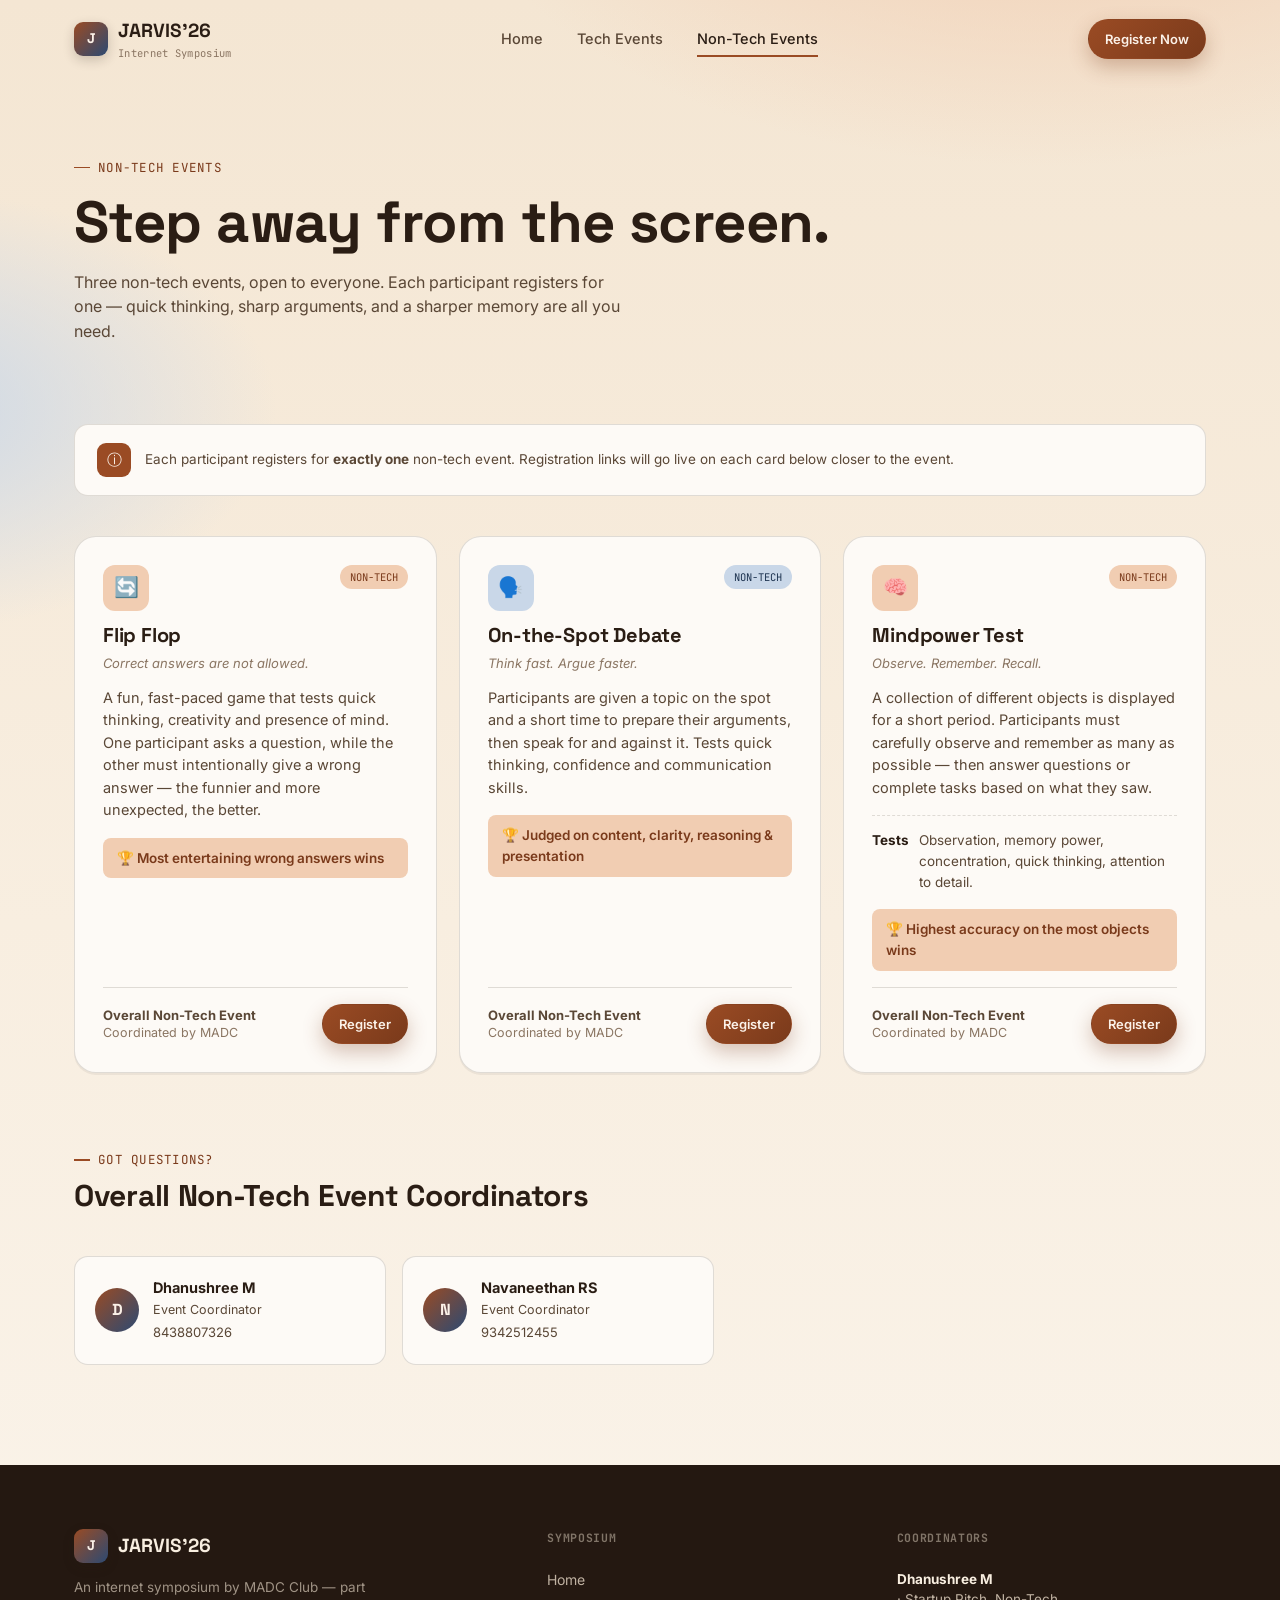
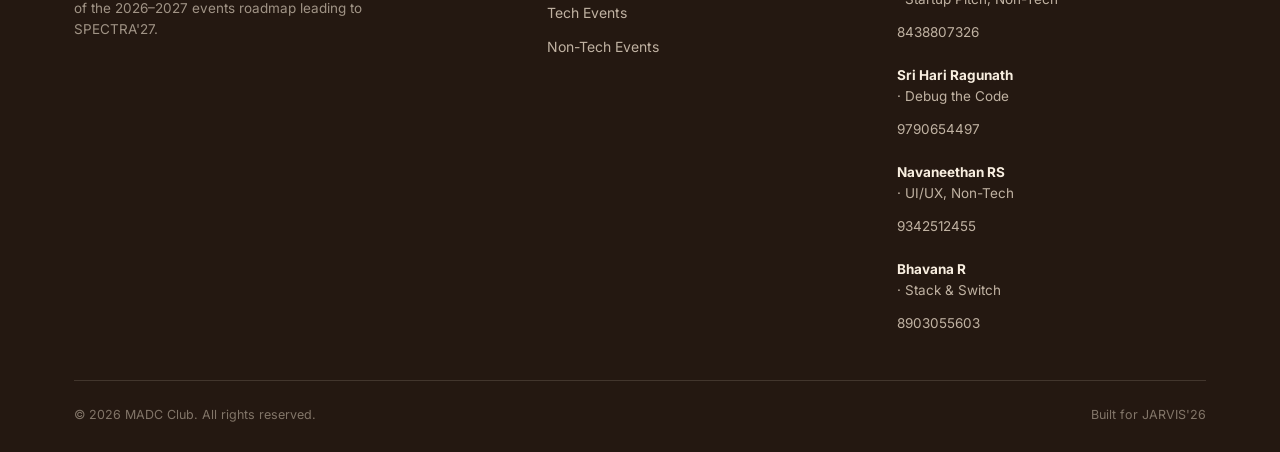
==== non-tech-events.html @ 110a0895 "Fix mobile touch click blocking and route homepage register button to tech events" ====
<!DOCTYPE html>
<html lang="en">
<head>
<meta charset="UTF-8">
<meta name="viewport" content="width=device-width, initial-scale=1.0">
<title>Non-Tech Events — JARVIS'26</title>
<meta name="description" content="JARVIS'26 non-tech events — Flip Flop, On-the-Spot Debate, and Mindpower Test.">
<link rel="stylesheet" href="css/style.css">
</head>
<body>

<!-- ===== NAV ===== -->
<header class="nav">
  <div class="container nav-inner">
    <a href="index.html" class="brand">
      <span class="brand-mark">J</span>
      <span>JARVIS'26<br><small>Internet Symposium</small></span>
    </a>
    <nav class="nav-links">
      <a href="index.html">Home</a>
      <a href="tech-events.html">Tech Events</a>
      <a href="non-tech-events.html" class="active">Non-Tech Events</a>
    </nav>
    <div class="nav-cta">
      <a class="btn btn-primary btn-small" href="tech-events.html">Register Now</a>
    </div>
    <button class="nav-toggle" aria-label="Menu"><span></span><span></span><span></span></button>
  </div>
</header>

<div class="scrim"></div>
<nav class="mobile-panel">
  <a href="index.html">Home</a>
  <a href="tech-events.html">Tech Events</a>
  <a href="non-tech-events.html">Non-Tech Events</a>
  <a class="btn btn-primary btn-block" href="tech-events.html">Register Now</a>
</nav>

<!-- ===== PAGE HERO ===== -->
<section class="page-hero">
  <div class="container">
    <div class="eyebrow">NON-TECH EVENTS</div>
    <h1>Step away from the screen.</h1>
    <p>Three non-tech events, open to everyone. Each participant registers for one — quick thinking, sharp arguments, and a sharper memory are all you need.</p>
  </div>
</section>

<section class="section" style="padding-top:20px;">
  <div class="container">

    <div class="instructions reveal">
      <div class="ico">ⓘ</div>
      <div>Each participant registers for <b>exactly one</b> non-tech event. Registration links will go live on each card below closer to the event.</div>
    </div>

    <div class="event-grid event-grid-3">

      <!-- Flip Flop -->
      <article class="event-card reveal">
        <div class="event-card-top">
          <div class="event-icon">🔄</div>
          <span class="event-tag">NON-TECH</span>
        </div>
        <h3>Flip Flop</h3>
        <p class="event-sub">Correct answers are not allowed.</p>
        <p class="event-desc">A fun, fast-paced game that tests quick thinking, creativity and presence of mind. One participant asks a question, while the other must intentionally give a wrong answer — the funnier and more unexpected, the better.</p>
        <div class="event-prize">🏆 Most entertaining wrong answers wins</div>
        <div class="event-card-foot">
          <div class="coord">
            <b>Overall Non-Tech Event</b>
            <span>Coordinated by MADC</span>
          </div>
          <a class="btn btn-primary btn-small" data-register="FLIP_FLOP" href="https://forms.gle/S6istBdJJywL5u2x8" target="_blank" rel="noopener">Register</a>
        </div>
      </article>

      <!-- On-the-Spot Debate -->
      <article class="event-card navy reveal">
        <div class="event-card-top">
          <div class="event-icon">🗣️</div>
          <span class="event-tag">NON-TECH</span>
        </div>
        <h3>On-the-Spot Debate</h3>
        <p class="event-sub">Think fast. Argue faster.</p>
        <p class="event-desc">Participants are given a topic on the spot and a short time to prepare their arguments, then speak for and against it. Tests quick thinking, confidence and communication skills.</p>
        <div class="event-prize">🏆 Judged on content, clarity, reasoning & presentation</div>
        <div class="event-card-foot">
          <div class="coord">
            <b>Overall Non-Tech Event</b>
            <span>Coordinated by MADC</span>
          </div>
          <a class="btn btn-primary btn-small" data-register="ONTHESPOT_DEBATE" href="https://forms.gle/S6istBdJJywL5u2x8" target="_blank" rel="noopener">Register</a>
        </div>
      </article>

      <!-- Mindpower Test -->
      <article class="event-card reveal">
        <div class="event-card-top">
          <div class="event-icon">🧠</div>
          <span class="event-tag">NON-TECH</span>
        </div>
        <h3>Mindpower Test</h3>
        <p class="event-sub">Observe. Remember. Recall.</p>
        <p class="event-desc">A collection of different objects is displayed for a short period. Participants must carefully observe and remember as many as possible — then answer questions or complete tasks based on what they saw.</p>
        <div class="event-rounds">
          <div class="round-row"><b>Tests</b> Observation, memory power, concentration, quick thinking, attention to detail.</div>
        </div>
        <div class="event-prize">🏆 Highest accuracy on the most objects wins</div>
        <div class="event-card-foot">
          <div class="coord">
            <b>Overall Non-Tech Event</b>
            <span>Coordinated by MADC</span>
          </div>
          <a class="btn btn-primary btn-small" data-register="MINDPOWER_TEST" href="https://forms.gle/S6istBdJJywL5u2x8" target="_blank" rel="noopener">Register</a>
        </div>
      </article>

    </div>

    <div class="section-head reveal" style="margin-top:70px;">
      <div class="eyebrow">GOT QUESTIONS?</div>
      <h2 style="font-size:clamp(24px,3.4vw,30px);">Overall Non-Tech Event Coordinators</h2>
    </div>
    <div class="coord-strip reveal">
      <div class="coord-card">
        <div class="coord-avatar">D</div>
        <div>
          <b>Dhanushree M</b>
          <div style="font-size:12.5px; color:var(--ink-soft);">Event Coordinator</div>
          <a href="tel:8438807326">8438807326</a>
        </div>
      </div>
      <div class="coord-card">
        <div class="coord-avatar">N</div>
        <div>
          <b>Navaneethan RS</b>
          <div style="font-size:12.5px; color:var(--ink-soft);">Event Coordinator</div>
          <a href="tel:9342512455">9342512455</a>
        </div>
      </div>
    </div>

  </div>
</section>

<!-- ===== FOOTER ===== -->
<footer class="footer">
  <div class="container">
    <div class="footer-grid">
      <div class="footer-brand">
        <a href="index.html" class="brand"><span class="brand-mark">J</span><span>JARVIS'26</span></a>
        <p>An internet symposium by MADC Club — part of the 2026–2027 events roadmap leading to SPECTRA'27.</p>
      </div>
      <div class="footer-links">
        <h5>SYMPOSIUM</h5>
        <a href="index.html">Home</a>
        <a href="tech-events.html">Tech Events</a>
        <a href="non-tech-events.html">Non-Tech Events</a>
      </div>
      <div class="footer-contact">
        <h5>COORDINATORS</h5>
        <div><b>Dhanushree M</b> · Startup Pitch, Non-Tech</div>
        <div><a href="tel:8438807326">8438807326</a></div>
        <div style="margin-top:10px;"><b>Sri Hari Ragunath</b> · Debug the Code</div>
        <div><a href="tel:9790654497">9790654497</a></div>
        <div style="margin-top:10px;"><b>Navaneethan RS</b> · UI/UX, Non-Tech</div>
        <div><a href="tel:9342512455">9342512455</a></div>
        <div style="margin-top:10px;"><b>Bhavana R</b> · Stack & Switch</div>
        <div><a href="tel:8903055603">8903055603</a></div>
      </div>
    </div>
    <div class="footer-bottom">
      <span>© 2026 MADC Club. All rights reserved.</span>
      <span>Built for JARVIS'26</span>
    </div>
  </div>
</footer>

<script src="js/register-links.js"></script>
<script src="js/main.js"></script>
</body>
</html>
---- css/style.css ----
/* ============================================================
   JARVIS'26 — Core Stylesheet
   Palette sampled from club reference (warm cream / rust / navy)
   ============================================================ */

@import url('https://fonts.googleapis.com/css2?family=Space+Grotesk:wght@400;500;600;700&family=Inter:wght@400;500;600&family=JetBrains+Mono:wght@400;500&display=swap');

:root{
  /* base palette */
  --cream-1:#f4e6d3;
  --cream-2:#f8eeE0;
  --cream-3:#fbf6ef;
  --card:#fdfaf6;

  --ink:#2a1d14;
  --ink-soft:#5a4736;
  --ink-faint:#8a7562;

  --rust:#9a4b24;
  --rust-deep:#7a3a1b;
  --rust-tint:#f1cdb2;

  --navy:#2c4a73;
  --navy-deep:#1d3350;
  --navy-tint:#c9d7e8;

  --dark-1:#241811;
  --dark-2:#332218;
  --dark-3:#1a1109;

  --line: rgba(42,29,20,.14);
  --line-dark: rgba(244,230,211,.14);

  --shadow-soft: 0 10px 30px rgba(42,29,20,.10);
  --shadow-card: 0 2px 0 rgba(42,29,20,.06);

  --radius-s: 8px;
  --radius-m: 14px;
  --radius-l: 22px;

  --font-display: 'Space Grotesk', 'Inter', sans-serif;
  --font-body: 'Inter', sans-serif;
  --font-mono: 'JetBrains Mono', monospace;
}

*{ box-sizing:border-box; margin:0; padding:0; }
html{ scroll-behavior:smooth; }
html,body{ overflow-x:hidden; }

body{
  background:
    radial-gradient(1100px 600px at 82% -8%, var(--rust-tint) 0%, transparent 55%),
    radial-gradient(900px 500px at -10% 20%, var(--navy-tint) 0%, transparent 45%),
    linear-gradient(180deg, var(--cream-1) 0%, var(--cream-2) 45%, var(--cream-3) 100%);
  color:var(--ink);
  font-family:var(--font-body);
  line-height:1.55;
  min-height:100vh;
}

img{ max-width:100%; display:block; }
a{ color:inherit; text-decoration:none; }
ul{ list-style:none; }
button{ font:inherit; cursor:pointer; }
a, button, .btn{
  -webkit-tap-highlight-color: transparent;
  touch-action: manipulation;
}

.container{
  width:100%;
  max-width:1180px;
  margin:0 auto;
  padding:0 24px;
}

@media (max-width:640px){
  .container{ padding:0 18px; }
}

/* ---------- Typography ---------- */
h1,h2,h3,h4{
  font-family:var(--font-display);
  color:var(--ink);
  line-height:1.08;
  letter-spacing:-0.01em;
}

.eyebrow{
  display:inline-flex;
  align-items:center;
  gap:8px;
  font-family:var(--font-mono);
  font-size:12.5px;
  color:var(--rust-deep);
  letter-spacing:.02em;
}
.eyebrow::before{
  content:"";
  width:16px; height:1.5px;
  background:var(--rust);
  display:inline-block;
}

.section-head{
  max-width:620px;
  margin-bottom:44px;
}
.section-head h2{
  font-size:clamp(28px,4vw,40px);
  margin-top:10px;
}
.section-head p{
  color:var(--ink-soft);
  margin-top:14px;
  font-size:16px;
  max-width:56ch;
}

/* ---------- Buttons ---------- */
.btn{
  display:inline-flex;
  align-items:center;
  justify-content:center;
  gap:8px;
  padding:13px 24px;
  border-radius:999px;
  font-size:14.5px;
  font-weight:600;
  border:1.5px solid transparent;
  transition:transform .18s ease, box-shadow .18s ease, background .18s ease, border-color .18s ease;
  white-space:nowrap;
}
.btn:active{ transform:scale(.97); }

.btn-primary{
  background:linear-gradient(135deg, var(--rust) 0%, var(--rust-deep) 100%);
  color:#fbf1e8;
  box-shadow:0 8px 20px rgba(122,58,27,.30);
}
.btn-primary:hover{ box-shadow:0 10px 26px rgba(122,58,27,.42); transform:translateY(-1px); }

.btn-outline{
  border-color:var(--ink);
  color:var(--ink);
  background:transparent;
}
.btn-outline:hover{ background:var(--ink); color:var(--cream-3); }

.btn-outline-light{
  border-color:rgba(244,230,211,.5);
  color:var(--cream-2);
}
.btn-outline-light:hover{ background:rgba(244,230,211,.12); border-color:var(--cream-2); }

.btn-small{ padding:9px 16px; font-size:13px; }
.btn-block{ width:100%; }

/* ---------- Nav ---------- */
.nav{
  position:fixed;
  top:0; left:0; right:0;
  z-index:100;
  padding:16px 0;
  transition:background .25s ease, box-shadow .25s ease, padding .25s ease, border-color .25s ease;
  border-bottom:1px solid transparent;
}
.nav.scrolled{
  background:rgba(244,230,211,.86);
  backdrop-filter:blur(14px);
  -webkit-backdrop-filter:blur(14px);
  border-color:var(--line);
  padding:12px 0;
  box-shadow:0 6px 24px rgba(42,29,20,.06);
}
.nav-inner{
  display:flex;
  align-items:center;
  justify-content:space-between;
}
.brand{
  display:flex;
  align-items:center;
  gap:10px;
  font-family:var(--font-display);
  font-weight:700;
  font-size:19px;
  color:var(--ink);
}
.brand-mark{
  width:34px; height:34px;
  border-radius:9px;
  background:linear-gradient(135deg, var(--rust) 0%, var(--navy) 100%);
  display:flex; align-items:center; justify-content:center;
  color:#fbf1e8;
  font-size:14px;
  font-weight:700;
  box-shadow:0 4px 12px rgba(42,29,20,.2);
}
.brand small{
  display:block;
  font-family:var(--font-mono);
  font-weight:400;
  font-size:10.5px;
  color:var(--ink-faint);
  letter-spacing:.03em;
}

.nav-links{
  display:flex;
  align-items:center;
  gap:34px;
}
.nav-links a{
  font-size:14.5px;
  font-weight:500;
  color:var(--ink-soft);
  position:relative;
  padding:4px 0;
}
.nav-links a::after{
  content:"";
  position:absolute; left:0; right:0; bottom:-3px;
  height:2px; background:var(--rust);
  transform:scaleX(0);
  transform-origin:left;
  transition:transform .2s ease;
}
.nav-links a:hover,
.nav-links a.active{ color:var(--ink); }
.nav-links a.active::after,
.nav-links a:hover::after{ transform:scaleX(1); }

.nav-cta{ display:flex; align-items:center; gap:16px; }

.nav-toggle{
  display:none;
  width:38px; height:38px;
  border-radius:9px;
  border:1.5px solid var(--line);
  background:var(--cream-3);
  align-items:center;
  justify-content:center;
  flex-direction:column;
  gap:4px;
}
.nav-toggle span{
  width:18px; height:1.6px;
  background:var(--ink);
  transition:transform .25s ease, opacity .25s ease;
}
.nav-toggle.open span:nth-child(1){ transform:translateY(5.6px) rotate(45deg); }
.nav-toggle.open span:nth-child(2){ opacity:0; }
.nav-toggle.open span:nth-child(3){ transform:translateY(-5.6px) rotate(-45deg); }

.mobile-panel{
  position:fixed;
  top:0; right:0;
  height:100vh;
  width:min(320px,84vw);
  background:var(--dark-1);
  z-index:99;
  padding:100px 28px 40px;
  transform:translateX(100%);
  transition:transform .35s cubic-bezier(.2,.8,.2,1), visibility .35s;
  box-shadow:-20px 0 60px rgba(0,0,0,.3);
  visibility:hidden;
  pointer-events:none;
}
.mobile-panel.open{
  transform:translateX(0);
  visibility:visible;
  pointer-events:auto;
}
.mobile-panel a{
  display:block;
  color:var(--cream-2);
  font-family:var(--font-display);
  font-size:22px;
  padding:14px 0;
  border-bottom:1px solid var(--line-dark);
}
.mobile-panel .btn{ margin-top:26px; }
.scrim{
  position:fixed; inset:0;
  background:rgba(26,17,9,.5);
  z-index:98;
  opacity:0;
  visibility:hidden;
  pointer-events:none;
  transition:opacity .3s ease, visibility .3s ease;
}
.scrim.open{
  opacity:1;
  visibility:visible;
  pointer-events:auto;
}

@media (max-width:900px){
  .nav-links{ display:none; }
  .nav-cta .btn{ display:none; }
  .nav-toggle{ display:flex; }
  .mobile-panel{ display:block; }
}

/* ---------- Hero ---------- */
.hero{
  position:relative;
  padding:150px 0 90px;
  overflow:hidden;
}
.hero-grid{
  display:grid;
  grid-template-columns:1.05fr .95fr;
  gap:20px;
  align-items:center;
}
@media (max-width:960px){
  .hero-grid{ grid-template-columns:1fr; }
}

.hero-copy h1{
  font-size:clamp(46px,7.4vw,84px);
  font-weight:700;
  margin-top:18px;
}
.hero-copy h1 .accent{
  background:linear-gradient(120deg, var(--rust) 10%, var(--navy) 90%);
  -webkit-background-clip:text;
  background-clip:text;
  color:transparent;
}
.hero-org{
  font-size:13px;
  font-weight:600;
  color:var(--ink-soft);
  margin-top:6px;
}
.hero-tag{
  margin-top:18px;
  font-size:17px;
  color:var(--ink-soft);
  max-width:46ch;
}
.hero-meta{
  display:flex;
  flex-wrap:wrap;
  gap:22px;
  margin-top:26px;
  font-size:13.5px;
  color:var(--ink-soft);
}
.hero-meta span{ display:flex; align-items:center; gap:7px; }
.hero-meta b{ color:var(--ink); font-weight:600; }
.dot{ width:5px; height:5px; border-radius:50%; background:var(--rust); }

.hero-actions{
  display:flex;
  gap:14px;
  margin-top:34px;
  flex-wrap:wrap;
}

/* countdown */
.countdown{
  display:flex;
  gap:12px;
  margin-top:40px;
}
.countdown-cell{
  background:var(--card);
  border:1px solid var(--line);
  border-radius:var(--radius-m);
  padding:14px 8px;
  width:76px;
  text-align:center;
  box-shadow:var(--shadow-card);
}
.countdown-cell strong{
  display:block;
  font-family:var(--font-display);
  font-size:28px;
  font-weight:700;
  font-variant-numeric:tabular-nums;
  color:var(--rust-deep);
}
.countdown-cell span{
  display:block;
  font-family:var(--font-mono);
  font-size:10px;
  letter-spacing:.05em;
  color:var(--ink-faint);
  margin-top:4px;
}
.countdown-live{
  display:inline-flex; align-items:center; gap:6px;
  font-family:var(--font-mono);
  font-size:11px;
  color:var(--ink-faint);
  margin-top:10px;
}
.pulse{
  width:6px; height:6px; border-radius:50%;
  background:#3fae5c;
  box-shadow:0 0 0 0 rgba(63,174,92,.6);
  animation:pulse 1.8s infinite;
}
@keyframes pulse{
  0%{ box-shadow:0 0 0 0 rgba(63,174,92,.55); }
  70%{ box-shadow:0 0 0 8px rgba(63,174,92,0); }
  100%{ box-shadow:0 0 0 0 rgba(63,174,92,0); }
}

/* hero 3d stage */
.hero-stage{
  position:relative;
  height:520px;
  border-radius:28px;
  overflow:hidden;
}
#hero-canvas{
  width:100%; height:100%; display:block;
  touch-action:pan-y;
}
.stage-hint{
  position:absolute;
  bottom:16px; left:50%;
  transform:translateX(-50%);
  font-family:var(--font-mono);
  font-size:10.5px;
  color:var(--ink-faint);
  letter-spacing:.04em;
  opacity:.7;
  pointer-events:none;
}
@media (max-width:960px){
  .hero-stage{ height:380px; order:-1; }
}
@media (max-width:480px){
  .hero-stage{ height:320px; }
}

/* ---------- Sections ---------- */
.section{ padding:100px 0; position:relative; }
.section-tight{ padding:70px 0; }

.section-dark{
  background:linear-gradient(180deg, var(--dark-1) 0%, var(--dark-2) 100%);
  color:var(--cream-2);
}
.section-dark .eyebrow{ color:var(--rust-tint); }
.section-dark .eyebrow::before{ background:var(--rust-tint); }
.section-dark h2{ color:var(--cream-2); }
.section-dark .section-head p{ color:rgba(244,230,211,.68); }

/* about / feature grid */
.feature-grid{
  display:grid;
  grid-template-columns:repeat(3,1fr);
  gap:16px;
}
@media (max-width:800px){ .feature-grid{ grid-template-columns:repeat(2,1fr); } }
@media (max-width:520px){ .feature-grid{ grid-template-columns:1fr; } }

.feature{
  background:var(--card);
  border:1px solid var(--line);
  border-radius:var(--radius-m);
  padding:26px 22px;
  box-shadow:var(--shadow-card);
}
.feature-icon{
  width:42px; height:42px;
  border-radius:10px;
  display:flex; align-items:center; justify-content:center;
  background:var(--rust-tint);
  color:var(--rust-deep);
  margin-bottom:16px;
  font-size:18px;
}
.feature:nth-child(3n+2) .feature-icon{ background:var(--navy-tint); color:var(--navy-deep); }
.feature h4{ font-size:16.5px; margin-bottom:6px; }
.feature p{ font-size:14px; color:var(--ink-soft); }

/* stat strip */
.stat-strip{
  display:grid;
  grid-template-columns:repeat(4,1fr);
  border-radius:var(--radius-l);
  overflow:hidden;
  margin-top:20px;
}
.stat-strip div{
  padding:30px 18px;
  text-align:center;
}
.stat-strip strong{
  display:block;
  font-family:var(--font-display);
  font-size:clamp(26px,4vw,36px);
  color:#fbf1e8;
}
.stat-strip span{
  display:block;
  font-size:11.5px;
  font-family:var(--font-mono);
  letter-spacing:.05em;
  color:rgba(251,241,232,.75);
  margin-top:6px;
}
.stat-strip div:nth-child(1){ background:linear-gradient(135deg,var(--rust),var(--rust-deep)); }
.stat-strip div:nth-child(2){ background:linear-gradient(135deg,#b0603a,#8a4526); }
.stat-strip div:nth-child(3){ background:linear-gradient(135deg,#3a5a84,var(--navy)); }
.stat-strip div:nth-child(4){ background:linear-gradient(135deg,var(--navy-deep),#152537); }
@media (max-width:640px){ .stat-strip{ grid-template-columns:repeat(2,1fr); } }

/* roadmap section & native HTML timeline */
.roadmap-timeline {
  position: relative;
  max-width: 900px;
  margin: 40px auto 0;
  padding: 20px 0;
}

/* Vertical central timeline line */
.roadmap-timeline::before {
  content: "";
  position: absolute;
  top: 0;
  bottom: 0;
  left: 50%;
  width: 2px;
  margin-left: -1px;
  background: linear-gradient(180deg, var(--rust-tint) 0%, var(--navy-tint) 50%, var(--rust) 100%);
  z-index: 1;
}

.timeline-item {
  position: relative;
  margin-bottom: 40px;
  width: 50%;
  z-index: 2;
}

.timeline-item:nth-child(odd) {
  left: 0;
  padding-right: 36px;
}

.timeline-item:nth-child(even) {
  left: 50%;
  padding-left: 36px;
}

/* Numbered step node badge on central line */
.timeline-badge {
  position: absolute;
  top: 20px;
  width: 36px;
  height: 36px;
  border-radius: 50%;
  background: var(--dark-1);
  border: 2px solid var(--rust-tint);
  color: var(--rust-tint);
  font-family: var(--font-mono);
  font-weight: 700;
  font-size: 13px;
  display: flex;
  align-items: center;
  justify-content: center;
  box-shadow: 0 0 12px rgba(217, 137, 90, 0.25);
  z-index: 3;
}

.timeline-item:nth-child(odd) .timeline-badge {
  right: -18px;
}

.timeline-item:nth-child(even) .timeline-badge {
  left: -18px;
}

.timeline-item.theme-navy .timeline-badge {
  border-color: var(--navy-tint);
  color: var(--navy-tint);
  box-shadow: 0 0 12px rgba(111, 147, 191, 0.25);
}

.timeline-item.theme-flagship .timeline-badge {
  border-color: #ef4444;
  color: #ef4444;
  box-shadow: 0 0 14px rgba(239, 68, 68, 0.35);
}

/* Card layout matching site cards */
.timeline-card {
  background: rgba(42, 29, 20, 0.65);
  border: 1px solid var(--line-dark);
  border-radius: var(--radius-m);
  padding: 22px 24px;
  color: var(--cream-2);
  backdrop-filter: blur(8px);
  transition: transform 0.3s ease, border-color 0.3s ease, box-shadow 0.3s ease;
  box-shadow: 0 4px 20px rgba(0, 0, 0, 0.25);
}

.timeline-card:hover {
  transform: translateY(-3px);
  border-color: rgba(244, 230, 211, 0.3);
  box-shadow: 0 8px 25px rgba(0, 0, 0, 0.35);
}

.timeline-item.theme-navy .timeline-card {
  background: rgba(29, 51, 80, 0.45);
  border-color: rgba(111, 147, 191, 0.25);
}
.timeline-item.theme-navy .timeline-card:hover {
  border-color: rgba(111, 147, 191, 0.45);
}

.timeline-item.theme-flagship .timeline-card {
  background: linear-gradient(135deg, rgba(122, 58, 27, 0.6), rgba(36, 24, 17, 0.8));
  border: 1.5px solid var(--rust);
  box-shadow: 0 4px 25px rgba(154, 75, 36, 0.2);
}
.timeline-item.theme-flagship .timeline-card:hover {
  border-color: var(--rust-tint);
  box-shadow: 0 8px 30px rgba(154, 75, 36, 0.35);
}

/* Card Header */
.timeline-top {
  display: flex;
  justify-content: space-between;
  align-items: center;
  gap: 8px;
  margin-bottom: 10px;
  flex-wrap: wrap;
}

.timeline-tag {
  font-family: var(--font-mono);
  font-size: 10px;
  font-weight: 700;
  letter-spacing: 0.06em;
  padding: 3px 9px;
  border-radius: 999px;
  background: rgba(217, 137, 90, 0.2);
  color: var(--rust-tint);
  border: 1px solid rgba(217, 137, 90, 0.35);
  text-transform: uppercase;
}

.theme-navy .timeline-tag {
  background: rgba(111, 147, 191, 0.2);
  color: var(--navy-tint);
  border-color: rgba(111, 147, 191, 0.35);
}

.theme-flagship .timeline-tag {
  background: var(--rust);
  color: #fbf1e8;
  border-color: var(--rust-tint);
}

.timeline-date {
  font-family: var(--font-mono);
  font-size: 11px;
  color: rgba(244, 230, 211, 0.65);
  display: flex;
  align-items: center;
  gap: 5px;
}

.timeline-card h3 {
  font-size: 19px;
  color: var(--cream-1);
  margin-bottom: 3px;
}

.timeline-sub {
  font-family: var(--font-mono);
  font-size: 11.5px;
  color: var(--rust-tint);
  margin-bottom: 10px;
}
.theme-navy .timeline-sub { color: var(--navy-tint); }
.theme-flagship .timeline-sub { color: #fbf1e8; }

.timeline-desc {
  font-size: 13.5px;
  line-height: 1.5;
  color: rgba(244, 230, 211, 0.8);
  margin-bottom: 12px;
}

.timeline-bullets {
  background: rgba(0, 0, 0, 0.25);
  border-radius: 8px;
  padding: 12px 14px;
  margin-bottom: 12px;
  border-left: 3px solid var(--rust);
}
.timeline-bullets li {
  font-size: 12.5px;
  color: var(--cream-2);
  margin-bottom: 5px;
  display: flex;
  align-items: center;
  gap: 8px;
}
.timeline-bullets li:last-child { margin-bottom: 0; }
.timeline-bullets li::before {
  content: "✦";
  font-size: 10px;
  color: var(--rust-tint);
}

.timeline-foot {
  display: flex;
  justify-content: space-between;
  align-items: center;
  border-top: 1px solid var(--line-dark);
  padding-top: 10px;
  margin-top: 8px;
  font-family: var(--font-mono);
  font-size: 11px;
  color: rgba(244, 230, 211, 0.5);
}
.timeline-status {
  color: var(--rust-tint);
  font-weight: 500;
}
.theme-navy .timeline-status { color: var(--navy-tint); }
.theme-flagship .timeline-status { color: #fbf1e8; }

/* Responsive adjustments for roadmap timeline */
@media (max-width: 768px) {
  .roadmap-timeline::before {
    left: 18px;
  }
  .timeline-item {
    width: 100%;
    padding-left: 50px !important;
    padding-right: 0 !important;
    left: 0 !important;
  }
  .timeline-badge {
    left: 0 !important;
    right: auto !important;
  }
}



/* ---------- Event cards (tech / non-tech pages) ---------- */
.page-hero{
  padding:150px 0 60px;
  position:relative;
}
.page-hero h1{ font-size:clamp(38px,6vw,58px); margin-top:14px; }
.page-hero p{ color:var(--ink-soft); max-width:56ch; margin-top:16px; font-size:16px; }

.slot-block{ margin-bottom:64px; }
.slot-head{
  display:flex;
  align-items:baseline;
  gap:14px;
  margin-bottom:26px;
  flex-wrap:wrap;
}
.slot-head h2{ font-size:clamp(22px,3vw,28px); }
.slot-badge{
  font-family:var(--font-mono);
  font-size:11.5px;
  padding:5px 12px;
  border-radius:999px;
  background:var(--rust);
  color:#fbf1e8;
  letter-spacing:.03em;
}
.slot-head p{ font-size:13.5px; color:var(--ink-faint); width:100%; }

.event-grid{
  display:grid;
  grid-template-columns:repeat(2,1fr);
  gap:22px;
}
@media (max-width:820px){ .event-grid{ grid-template-columns:1fr; } }

.event-grid-3{ grid-template-columns:repeat(3,1fr); }
@media (max-width:980px){ .event-grid-3{ grid-template-columns:1fr; } }

.event-card{
  background:var(--card);
  border:1px solid var(--line);
  border-radius:var(--radius-l);
  padding:28px;
  box-shadow:var(--shadow-card);
  display:flex;
  flex-direction:column;
  transition:transform .2s ease, box-shadow .2s ease;
}
.event-card:hover{ transform:translateY(-3px); box-shadow:var(--shadow-soft); }

.event-card-top{
  display:flex;
  align-items:flex-start;
  justify-content:space-between;
  gap:12px;
  margin-bottom:14px;
}
.event-icon{
  width:46px; height:46px;
  border-radius:12px;
  display:flex; align-items:center; justify-content:center;
  font-size:20px;
  flex-shrink:0;
  background:var(--rust-tint);
}
.event-card.navy .event-icon{ background:var(--navy-tint); }
.event-tag{
  font-family:var(--font-mono);
  font-size:10.5px;
  color:var(--rust-deep);
  background:var(--rust-tint);
  padding:4px 10px;
  border-radius:999px;
  white-space:nowrap;
}
.event-card.navy .event-tag{ color:var(--navy-deep); background:var(--navy-tint); }

.event-card h3{ font-size:20px; margin-bottom:6px; }
.event-sub{
  font-size:13px;
  color:var(--ink-faint);
  font-style:italic;
  margin-bottom:14px;
}
.event-desc{
  font-size:14.5px;
  color:var(--ink-soft);
  margin-bottom:16px;
}
.event-rounds{
  border-top:1px dashed var(--line);
  padding-top:14px;
  margin-bottom:16px;
  display:flex;
  flex-direction:column;
  gap:10px;
}
.round-row{
  display:flex;
  gap:10px;
  font-size:13.5px;
  color:var(--ink-soft);
}
.round-row b{
  color:var(--ink);
  flex-shrink:0;
}
.event-prize{
  display:flex;
  align-items:center;
  gap:8px;
  font-size:13.5px;
  font-weight:600;
  color:var(--rust-deep);
  background:var(--rust-tint);
  padding:10px 14px;
  border-radius:var(--radius-s);
  margin-bottom:16px;
}
.event-note{
  font-size:12.5px;
  color:var(--ink-faint);
  margin-bottom:16px;
}
.event-card-foot{
  margin-top:auto;
  padding-top:16px;
  border-top:1px solid var(--line);
  display:flex;
  align-items:center;
  justify-content:space-between;
  gap:14px;
  flex-wrap:wrap;
}
.event-card-foot .btn{
  position:relative;
  z-index:2;
}
.coord{
  font-size:12.5px;
  color:var(--ink-faint);
  line-height:1.4;
}
.coord b{ display:block; color:var(--ink-soft); font-size:13px; }
.coord a{ color:var(--rust-deep); font-weight:600; }

/* coordinator strip on non-tech / tech pages */
.coord-strip{
  display:grid;
  grid-template-columns:repeat(2,1fr);
  gap:16px;
  max-width:640px;
}
@media (max-width:560px){ .coord-strip{ grid-template-columns:1fr; } }
.coord-card{
  background:var(--card);
  border:1px solid var(--line);
  border-radius:var(--radius-m);
  padding:20px;
  display:flex;
  align-items:center;
  gap:14px;
}
.coord-avatar{
  width:44px; height:44px;
  border-radius:50%;
  background:linear-gradient(135deg,var(--rust),var(--navy));
  display:flex; align-items:center; justify-content:center;
  color:#fbf1e8;
  font-family:var(--font-display);
  font-weight:700;
  flex-shrink:0;
}
.coord-card b{ display:block; font-size:14.5px; }
.coord-card a{ font-size:13px; color:var(--ink-soft); }

.instructions{
  display:flex;
  align-items:center;
  gap:14px;
  background:var(--card);
  border:1px solid var(--line);
  border-radius:var(--radius-m);
  padding:18px 22px;
  margin-bottom:40px;
  font-size:13.5px;
  color:var(--ink-soft);
}
.instructions .ico{
  width:34px; height:34px;
  border-radius:9px;
  background:var(--rust);
  color:#fbf1e8;
  display:flex; align-items:center; justify-content:center;
  flex-shrink:0;
  font-size:15px;
}

/* ---------- Footer ---------- */
.footer{
  background:var(--dark-1);
  color:rgba(244,230,211,.75);
  padding:64px 0 28px;
}
.footer-grid{
  display:grid;
  grid-template-columns:1.4fr 1fr 1fr;
  gap:40px;
  padding-bottom:40px;
  border-bottom:1px solid var(--line-dark);
}
@media (max-width:760px){
  .footer-grid{ grid-template-columns:1fr; gap:32px; }
}
.footer-brand .brand{ color:var(--cream-2); }
.footer-brand p{ font-size:13.5px; margin-top:14px; max-width:34ch; color:rgba(244,230,211,.6); }
.footer h5{
  font-family:var(--font-mono);
  font-size:11.5px;
  letter-spacing:.06em;
  color:rgba(244,230,211,.45);
  margin-bottom:16px;
}
.footer-links a{
  display:block;
  font-size:14px;
  padding:6px 0;
  color:rgba(244,230,211,.75);
}
.footer-links a:hover{ color:var(--cream-2); }
.footer-contact div{ font-size:13.5px; padding:6px 0; }
.footer-contact b{ color:var(--cream-2); display:block; font-size:13.5px; }
.footer-bottom{
  display:flex;
  justify-content:space-between;
  align-items:center;
  padding-top:24px;
  font-size:12.5px;
  color:rgba(244,230,211,.45);
  flex-wrap:wrap;
  gap:10px;
}

/* ---------- misc ---------- */
.reveal{
  opacity:0;
  transform:translateY(18px);
  transition:opacity .7s ease, transform .7s ease;
}
.reveal.in{ opacity:1; transform:translateY(0); }

@media (prefers-reduced-motion: reduce){
  html{ scroll-behavior:auto; }
  .reveal{ opacity:1; transform:none; transition:none; }
  .pulse{ animation:none; }
}

::selection{ background:var(--rust); color:#fbf1e8; }

:focus-visible{
  outline:2px solid var(--navy);
  outline-offset:3px;
}
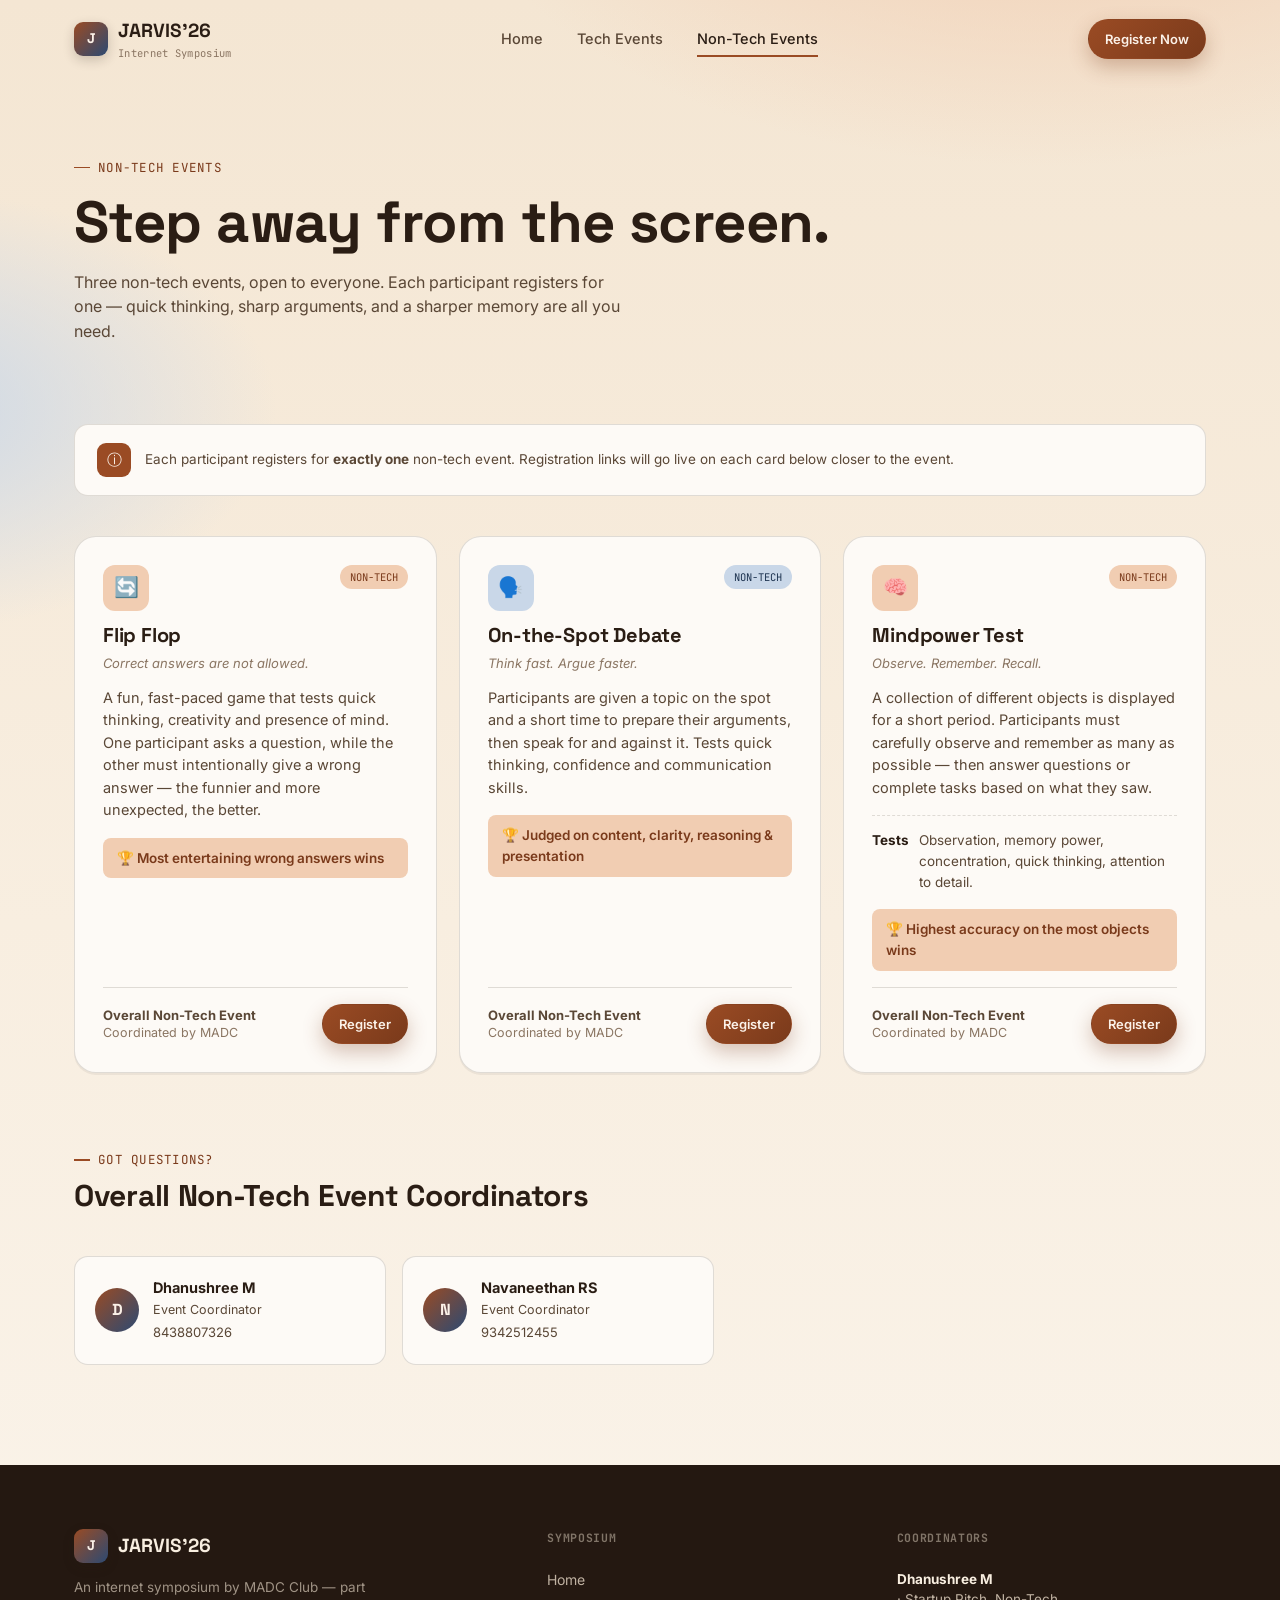
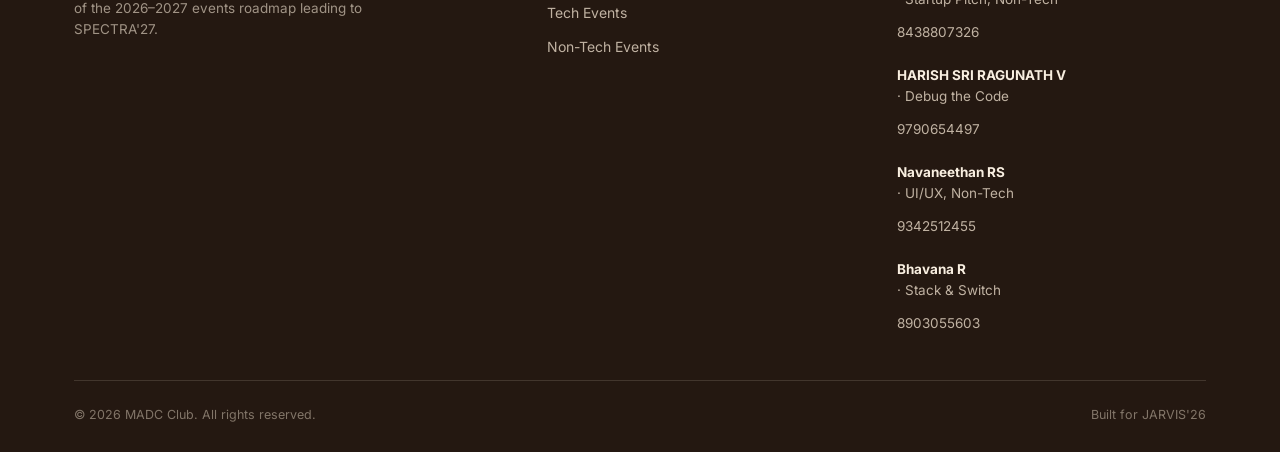
==== commit 4e50c19d: "Add slot timings (Slot 1: 8:50-10:25, Slot 2: 10:45-12:25) and update coordinator to HARISH SRI RAGU" ====
--- a/non-tech-events.html
+++ b/non-tech-events.html
@@ -161,7 +161,7 @@
         <h5>COORDINATORS</h5>
         <div><b>Dhanushree M</b> · Startup Pitch, Non-Tech</div>
         <div><a href="tel:8438807326">8438807326</a></div>
-        <div style="margin-top:10px;"><b>Sri Hari Ragunath</b> · Debug the Code</div>
+        <div style="margin-top:10px;"><b>HARISH SRI RAGUNATH V</b> · Debug the Code</div>
         <div><a href="tel:9790654497">9790654497</a></div>
         <div style="margin-top:10px;"><b>Navaneethan RS</b> · UI/UX, Non-Tech</div>
         <div><a href="tel:9342512455">9342512455</a></div>
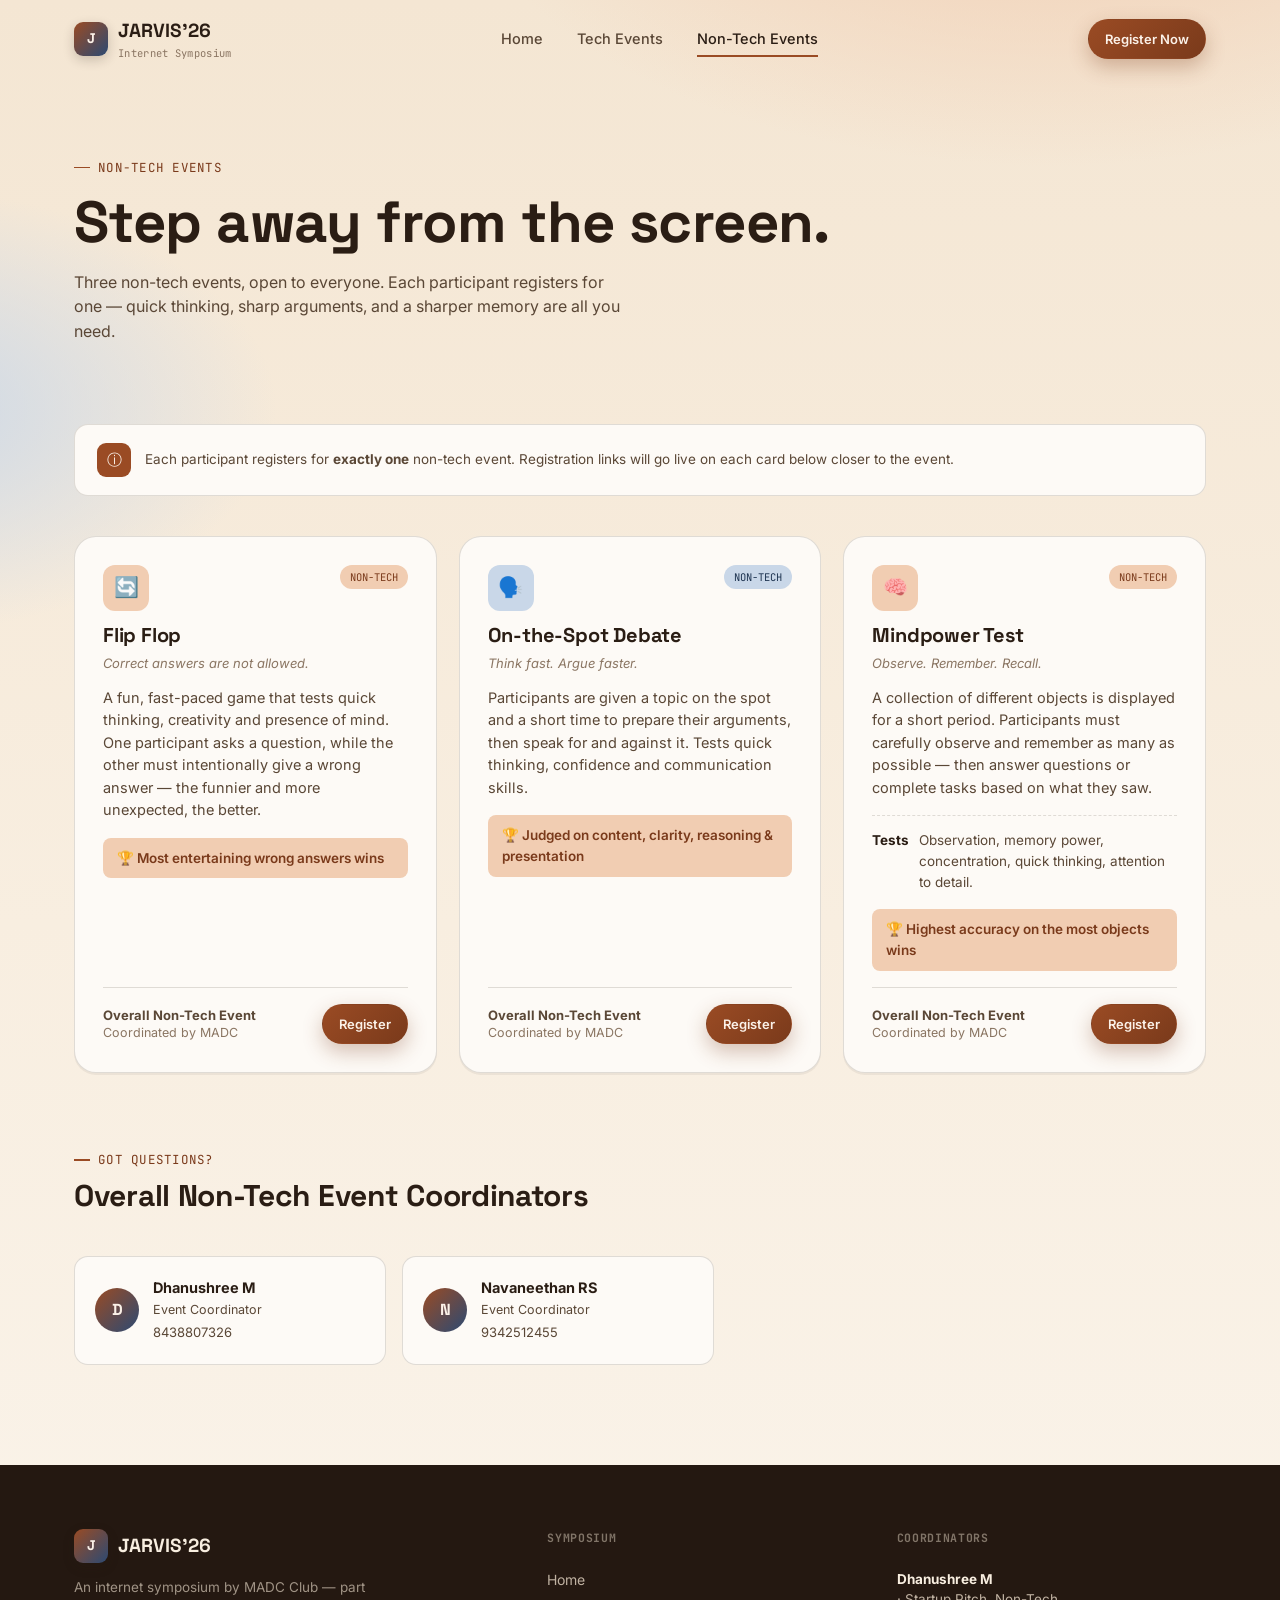
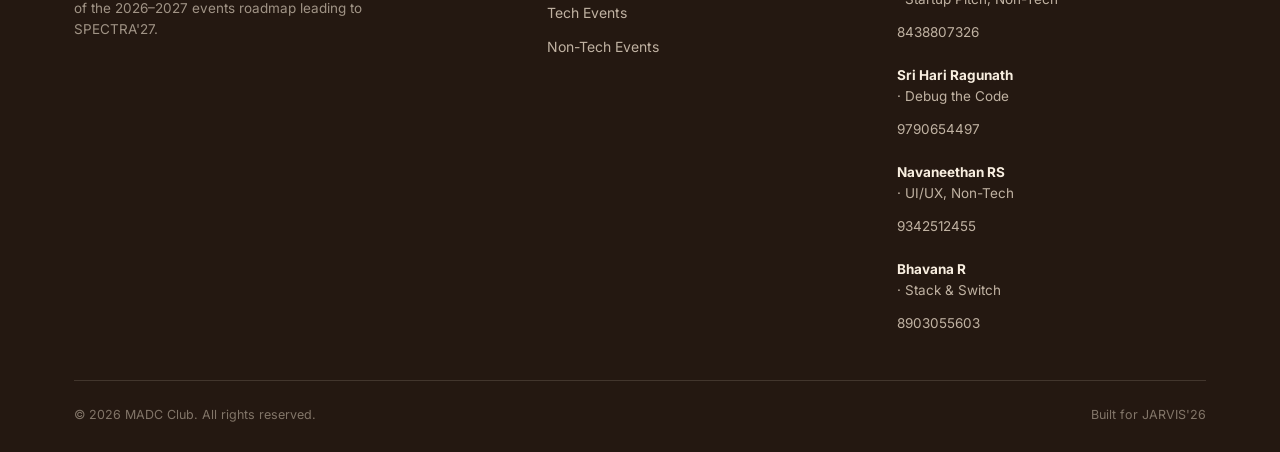
==== commit 0b3f7379: "Update JARVIS'26 site with MADC Club branding, HTML roadmap timeline, updated coordinators, and regi" ====
--- a/non-tech-events.html
+++ b/non-tech-events.html
@@ -22,7 +22,7 @@
       <a href="non-tech-events.html" class="active">Non-Tech Events</a>
     </nav>
     <div class="nav-cta">
-      <a class="btn btn-primary btn-small" href="tech-events.html">Register Now</a>
+      <a class="btn btn-primary btn-small" data-register="GENERAL" href="#">Register Now</a>
     </div>
     <button class="nav-toggle" aria-label="Menu"><span></span><span></span><span></span></button>
   </div>
@@ -33,7 +33,7 @@
   <a href="index.html">Home</a>
   <a href="tech-events.html">Tech Events</a>
   <a href="non-tech-events.html">Non-Tech Events</a>
-  <a class="btn btn-primary btn-block" href="tech-events.html">Register Now</a>
+  <a class="btn btn-primary btn-block" data-register="GENERAL" href="#">Register Now</a>
 </nav>
 
 <!-- ===== PAGE HERO ===== -->
@@ -70,7 +70,7 @@
             <b>Overall Non-Tech Event</b>
             <span>Coordinated by MADC</span>
           </div>
-          <a class="btn btn-primary btn-small" data-register="FLIP_FLOP" href="https://forms.gle/S6istBdJJywL5u2x8" target="_blank" rel="noopener">Register</a>
+          <a class="btn btn-primary btn-small" data-register="FLIP_FLOP" href="#">Register</a>
         </div>
       </article>
 
@@ -89,7 +89,7 @@
             <b>Overall Non-Tech Event</b>
             <span>Coordinated by MADC</span>
           </div>
-          <a class="btn btn-primary btn-small" data-register="ONTHESPOT_DEBATE" href="https://forms.gle/S6istBdJJywL5u2x8" target="_blank" rel="noopener">Register</a>
+          <a class="btn btn-primary btn-small" data-register="ONTHESPOT_DEBATE" href="#">Register</a>
         </div>
       </article>
 
@@ -111,7 +111,7 @@
             <b>Overall Non-Tech Event</b>
             <span>Coordinated by MADC</span>
           </div>
-          <a class="btn btn-primary btn-small" data-register="MINDPOWER_TEST" href="https://forms.gle/S6istBdJJywL5u2x8" target="_blank" rel="noopener">Register</a>
+          <a class="btn btn-primary btn-small" data-register="MINDPOWER_TEST" href="#">Register</a>
         </div>
       </article>
 
@@ -161,7 +161,7 @@
         <h5>COORDINATORS</h5>
         <div><b>Dhanushree M</b> · Startup Pitch, Non-Tech</div>
         <div><a href="tel:8438807326">8438807326</a></div>
-        <div style="margin-top:10px;"><b>HARISH SRI RAGUNATH V</b> · Debug the Code</div>
+        <div style="margin-top:10px;"><b>Sri Hari Ragunath</b> · Debug the Code</div>
         <div><a href="tel:9790654497">9790654497</a></div>
         <div style="margin-top:10px;"><b>Navaneethan RS</b> · UI/UX, Non-Tech</div>
         <div><a href="tel:9342512455">9342512455</a></div>
--- a/css/style.css
+++ b/css/style.css
@@ -62,10 +62,6 @@
 a{ color:inherit; text-decoration:none; }
 ul{ list-style:none; }
 button{ font:inherit; cursor:pointer; }
-a, button, .btn{
-  -webkit-tap-highlight-color: transparent;
-  touch-action: manipulation;
-}
 
 .container{
   width:100%;
@@ -254,6 +250,7 @@
 .nav-toggle.open span:nth-child(3){ transform:translateY(-5.6px) rotate(-45deg); }
 
 .mobile-panel{
+  display:none;
   position:fixed;
   top:0; right:0;
   height:100vh;
@@ -262,16 +259,10 @@
   z-index:99;
   padding:100px 28px 40px;
   transform:translateX(100%);
-  transition:transform .35s cubic-bezier(.2,.8,.2,1), visibility .35s;
+  transition:transform .35s cubic-bezier(.2,.8,.2,1);
   box-shadow:-20px 0 60px rgba(0,0,0,.3);
-  visibility:hidden;
-  pointer-events:none;
-}
-.mobile-panel.open{
-  transform:translateX(0);
-  visibility:visible;
-  pointer-events:auto;
-}
+}
+.mobile-panel.open{ transform:translateX(0); }
 .mobile-panel a{
   display:block;
   color:var(--cream-2);
@@ -282,25 +273,20 @@
 }
 .mobile-panel .btn{ margin-top:26px; }
 .scrim{
+  display:none;
   position:fixed; inset:0;
   background:rgba(26,17,9,.5);
   z-index:98;
   opacity:0;
-  visibility:hidden;
-  pointer-events:none;
-  transition:opacity .3s ease, visibility .3s ease;
-}
-.scrim.open{
-  opacity:1;
-  visibility:visible;
-  pointer-events:auto;
-}
+  transition:opacity .3s ease;
+}
+.scrim.open{ opacity:1; }
 
 @media (max-width:900px){
   .nav-links{ display:none; }
   .nav-cta .btn{ display:none; }
   .nav-toggle{ display:flex; }
-  .mobile-panel{ display:block; }
+  .mobile-panel, .scrim{ display:block; }
 }
 
 /* ---------- Hero ---------- */
@@ -420,7 +406,7 @@
 }
 #hero-canvas{
   width:100%; height:100%; display:block;
-  touch-action:pan-y;
+  touch-action:none;
 }
 .stage-hint{
   position:absolute;
@@ -887,10 +873,6 @@
   gap:14px;
   flex-wrap:wrap;
 }
-.event-card-foot .btn{
-  position:relative;
-  z-index:2;
-}
 .coord{
   font-size:12.5px;
   color:var(--ink-faint);
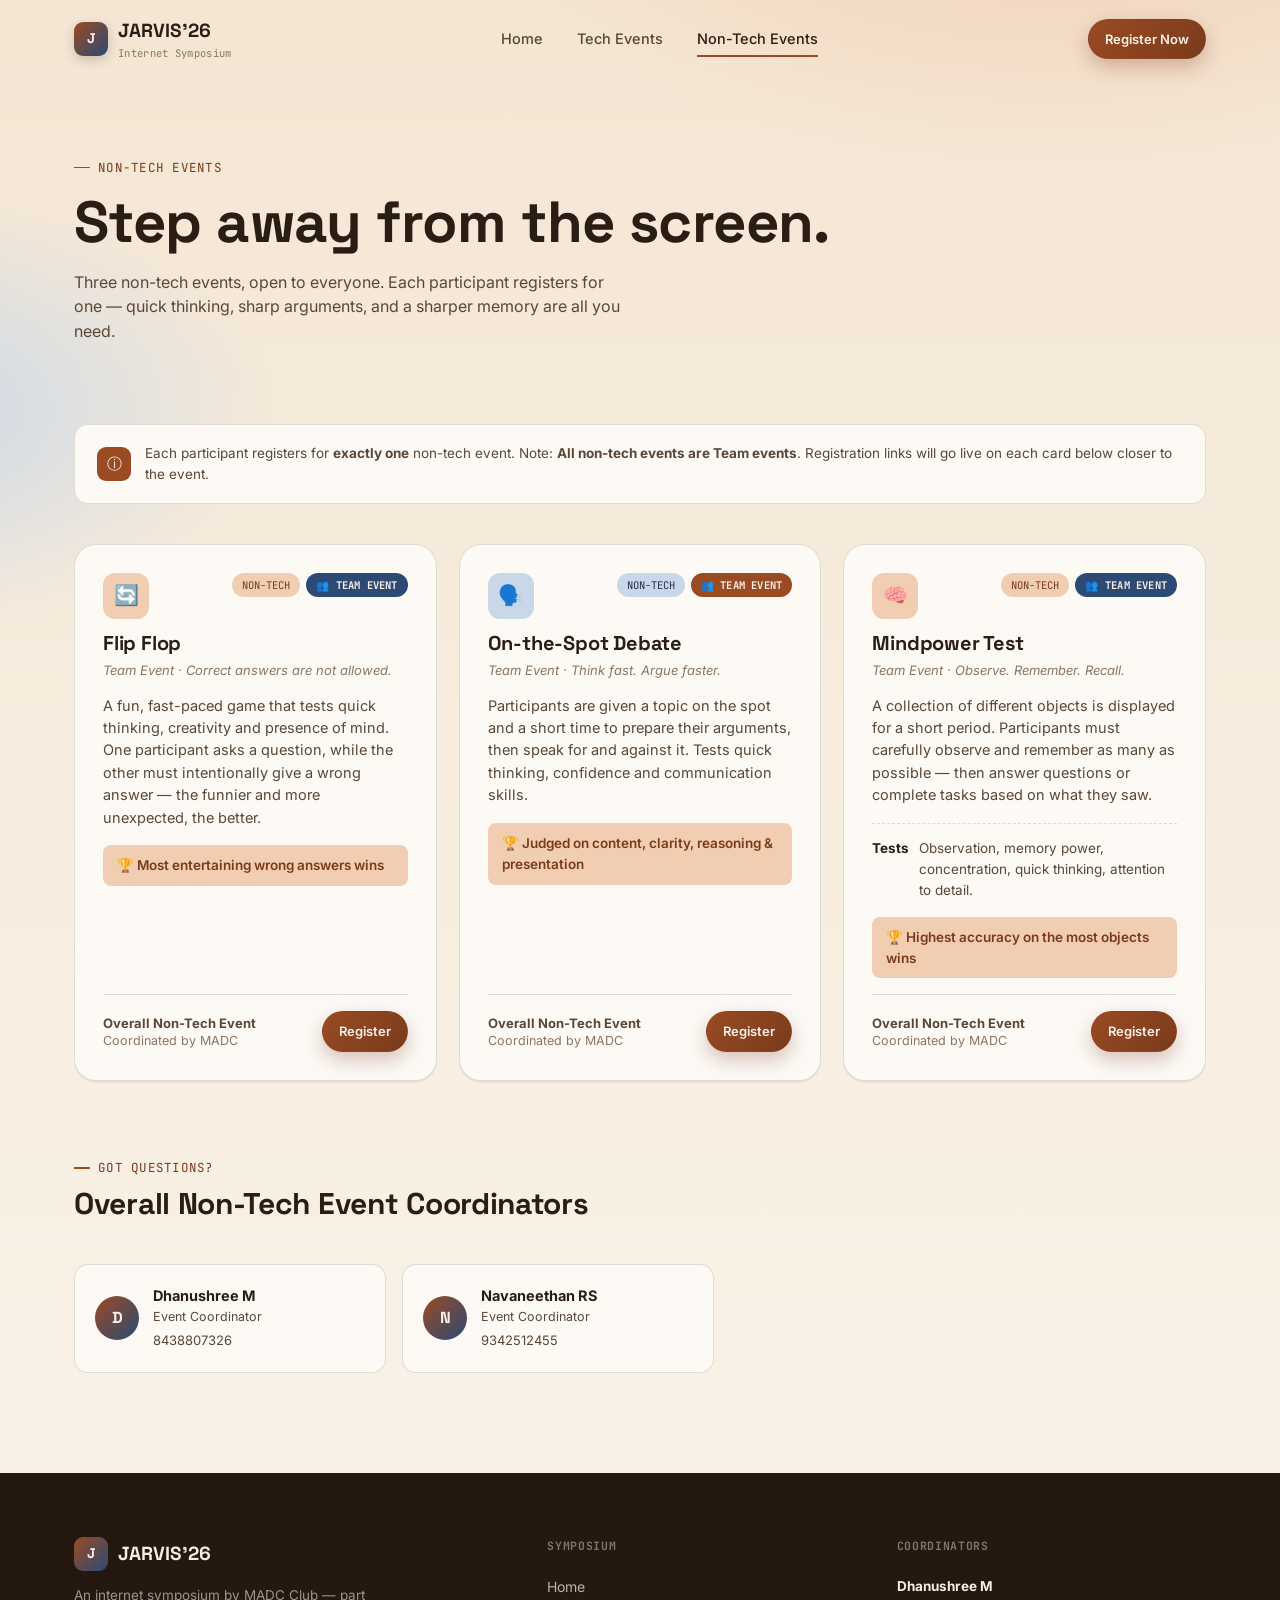
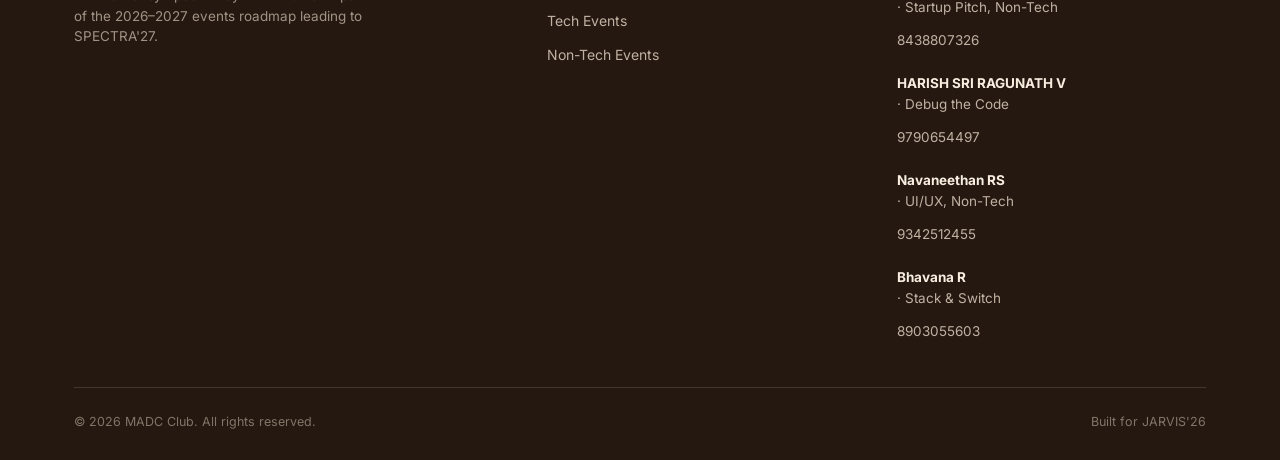
==== commit d5ba7f03: "Specify Solo event for Debug the Code and Team events for all other tech and non-tech events" ====
--- a/non-tech-events.html
+++ b/non-tech-events.html
@@ -22,7 +22,7 @@
       <a href="non-tech-events.html" class="active">Non-Tech Events</a>
     </nav>
     <div class="nav-cta">
-      <a class="btn btn-primary btn-small" data-register="GENERAL" href="#">Register Now</a>
+      <a class="btn btn-primary btn-small" href="tech-events.html">Register Now</a>
     </div>
     <button class="nav-toggle" aria-label="Menu"><span></span><span></span><span></span></button>
   </div>
@@ -33,7 +33,7 @@
   <a href="index.html">Home</a>
   <a href="tech-events.html">Tech Events</a>
   <a href="non-tech-events.html">Non-Tech Events</a>
-  <a class="btn btn-primary btn-block" data-register="GENERAL" href="#">Register Now</a>
+  <a class="btn btn-primary btn-block" href="tech-events.html">Register Now</a>
 </nav>
 
 <!-- ===== PAGE HERO ===== -->
@@ -50,7 +50,7 @@
 
     <div class="instructions reveal">
       <div class="ico">ⓘ</div>
-      <div>Each participant registers for <b>exactly one</b> non-tech event. Registration links will go live on each card below closer to the event.</div>
+      <div>Each participant registers for <b>exactly one</b> non-tech event. Note: <b>All non-tech events are Team events</b>. Registration links will go live on each card below closer to the event.</div>
     </div>
 
     <div class="event-grid event-grid-3">
@@ -59,10 +59,13 @@
       <article class="event-card reveal">
         <div class="event-card-top">
           <div class="event-icon">🔄</div>
-          <span class="event-tag">NON-TECH</span>
+          <div class="event-tags">
+            <span class="event-tag">NON-TECH</span>
+            <span class="event-tag badge-team">👥 TEAM EVENT</span>
+          </div>
         </div>
         <h3>Flip Flop</h3>
-        <p class="event-sub">Correct answers are not allowed.</p>
+        <p class="event-sub">Team Event · Correct answers are not allowed.</p>
         <p class="event-desc">A fun, fast-paced game that tests quick thinking, creativity and presence of mind. One participant asks a question, while the other must intentionally give a wrong answer — the funnier and more unexpected, the better.</p>
         <div class="event-prize">🏆 Most entertaining wrong answers wins</div>
         <div class="event-card-foot">
@@ -70,7 +73,7 @@
             <b>Overall Non-Tech Event</b>
             <span>Coordinated by MADC</span>
           </div>
-          <a class="btn btn-primary btn-small" data-register="FLIP_FLOP" href="#">Register</a>
+          <a class="btn btn-primary btn-small" data-register="FLIP_FLOP" href="https://forms.gle/S6istBdJJywL5u2x8" target="_blank" rel="noopener">Register</a>
         </div>
       </article>
 
@@ -78,10 +81,13 @@
       <article class="event-card navy reveal">
         <div class="event-card-top">
           <div class="event-icon">🗣️</div>
-          <span class="event-tag">NON-TECH</span>
+          <div class="event-tags">
+            <span class="event-tag">NON-TECH</span>
+            <span class="event-tag badge-team">👥 TEAM EVENT</span>
+          </div>
         </div>
         <h3>On-the-Spot Debate</h3>
-        <p class="event-sub">Think fast. Argue faster.</p>
+        <p class="event-sub">Team Event · Think fast. Argue faster.</p>
         <p class="event-desc">Participants are given a topic on the spot and a short time to prepare their arguments, then speak for and against it. Tests quick thinking, confidence and communication skills.</p>
         <div class="event-prize">🏆 Judged on content, clarity, reasoning & presentation</div>
         <div class="event-card-foot">
@@ -89,7 +95,7 @@
             <b>Overall Non-Tech Event</b>
             <span>Coordinated by MADC</span>
           </div>
-          <a class="btn btn-primary btn-small" data-register="ONTHESPOT_DEBATE" href="#">Register</a>
+          <a class="btn btn-primary btn-small" data-register="ONTHESPOT_DEBATE" href="https://forms.gle/S6istBdJJywL5u2x8" target="_blank" rel="noopener">Register</a>
         </div>
       </article>
 
@@ -97,10 +103,13 @@
       <article class="event-card reveal">
         <div class="event-card-top">
           <div class="event-icon">🧠</div>
-          <span class="event-tag">NON-TECH</span>
+          <div class="event-tags">
+            <span class="event-tag">NON-TECH</span>
+            <span class="event-tag badge-team">👥 TEAM EVENT</span>
+          </div>
         </div>
         <h3>Mindpower Test</h3>
-        <p class="event-sub">Observe. Remember. Recall.</p>
+        <p class="event-sub">Team Event · Observe. Remember. Recall.</p>
         <p class="event-desc">A collection of different objects is displayed for a short period. Participants must carefully observe and remember as many as possible — then answer questions or complete tasks based on what they saw.</p>
         <div class="event-rounds">
           <div class="round-row"><b>Tests</b> Observation, memory power, concentration, quick thinking, attention to detail.</div>
@@ -111,7 +120,7 @@
             <b>Overall Non-Tech Event</b>
             <span>Coordinated by MADC</span>
           </div>
-          <a class="btn btn-primary btn-small" data-register="MINDPOWER_TEST" href="#">Register</a>
+          <a class="btn btn-primary btn-small" data-register="MINDPOWER_TEST" href="https://forms.gle/S6istBdJJywL5u2x8" target="_blank" rel="noopener">Register</a>
         </div>
       </article>
 
@@ -161,7 +170,7 @@
         <h5>COORDINATORS</h5>
         <div><b>Dhanushree M</b> · Startup Pitch, Non-Tech</div>
         <div><a href="tel:8438807326">8438807326</a></div>
-        <div style="margin-top:10px;"><b>Sri Hari Ragunath</b> · Debug the Code</div>
+        <div style="margin-top:10px;"><b>HARISH SRI RAGUNATH V</b> · Debug the Code</div>
         <div><a href="tel:9790654497">9790654497</a></div>
         <div style="margin-top:10px;"><b>Navaneethan RS</b> · UI/UX, Non-Tech</div>
         <div><a href="tel:9342512455">9342512455</a></div>
--- a/css/style.css
+++ b/css/style.css
@@ -62,6 +62,10 @@
 a{ color:inherit; text-decoration:none; }
 ul{ list-style:none; }
 button{ font:inherit; cursor:pointer; }
+a, button, .btn{
+  -webkit-tap-highlight-color: transparent;
+  touch-action: manipulation;
+}
 
 .container{
   width:100%;
@@ -250,7 +254,6 @@
 .nav-toggle.open span:nth-child(3){ transform:translateY(-5.6px) rotate(-45deg); }
 
 .mobile-panel{
-  display:none;
   position:fixed;
   top:0; right:0;
   height:100vh;
@@ -259,10 +262,16 @@
   z-index:99;
   padding:100px 28px 40px;
   transform:translateX(100%);
-  transition:transform .35s cubic-bezier(.2,.8,.2,1);
+  transition:transform .35s cubic-bezier(.2,.8,.2,1), visibility .35s;
   box-shadow:-20px 0 60px rgba(0,0,0,.3);
-}
-.mobile-panel.open{ transform:translateX(0); }
+  visibility:hidden;
+  pointer-events:none;
+}
+.mobile-panel.open{
+  transform:translateX(0);
+  visibility:visible;
+  pointer-events:auto;
+}
 .mobile-panel a{
   display:block;
   color:var(--cream-2);
@@ -273,20 +282,25 @@
 }
 .mobile-panel .btn{ margin-top:26px; }
 .scrim{
-  display:none;
   position:fixed; inset:0;
   background:rgba(26,17,9,.5);
   z-index:98;
   opacity:0;
-  transition:opacity .3s ease;
-}
-.scrim.open{ opacity:1; }
+  visibility:hidden;
+  pointer-events:none;
+  transition:opacity .3s ease, visibility .3s ease;
+}
+.scrim.open{
+  opacity:1;
+  visibility:visible;
+  pointer-events:auto;
+}
 
 @media (max-width:900px){
   .nav-links{ display:none; }
   .nav-cta .btn{ display:none; }
   .nav-toggle{ display:flex; }
-  .mobile-panel, .scrim{ display:block; }
+  .mobile-panel{ display:block; }
 }
 
 /* ---------- Hero ---------- */
@@ -406,7 +420,7 @@
 }
 #hero-canvas{
   width:100%; height:100%; display:block;
-  touch-action:none;
+  touch-action:pan-y;
 }
 .stage-hint{
   position:absolute;
@@ -805,6 +819,13 @@
   background:var(--rust-tint);
 }
 .event-card.navy .event-icon{ background:var(--navy-tint); }
+.event-tags{
+  display:flex;
+  flex-wrap:wrap;
+  gap:6px;
+  justify-content:flex-end;
+  align-items:center;
+}
 .event-tag{
   font-family:var(--font-mono);
   font-size:10.5px;
@@ -815,6 +836,26 @@
   white-space:nowrap;
 }
 .event-card.navy .event-tag{ color:var(--navy-deep); background:var(--navy-tint); }
+.event-tag.badge-team{
+  background:#2c4a73;
+  color:#fbf1e8;
+  font-weight:700;
+  letter-spacing:.02em;
+}
+.event-tag.badge-solo{
+  background:#9a4b24;
+  color:#fbf1e8;
+  font-weight:700;
+  letter-spacing:.02em;
+}
+.event-card.navy .event-tag.badge-team{
+  background:#9a4b24;
+  color:#fbf1e8;
+}
+.event-card.navy .event-tag.badge-solo{
+  background:#2c4a73;
+  color:#fbf1e8;
+}
 
 .event-card h3{ font-size:20px; margin-bottom:6px; }
 .event-sub{
@@ -872,6 +913,10 @@
   justify-content:space-between;
   gap:14px;
   flex-wrap:wrap;
+}
+.event-card-foot .btn{
+  position:relative;
+  z-index:2;
 }
 .coord{
   font-size:12.5px;
